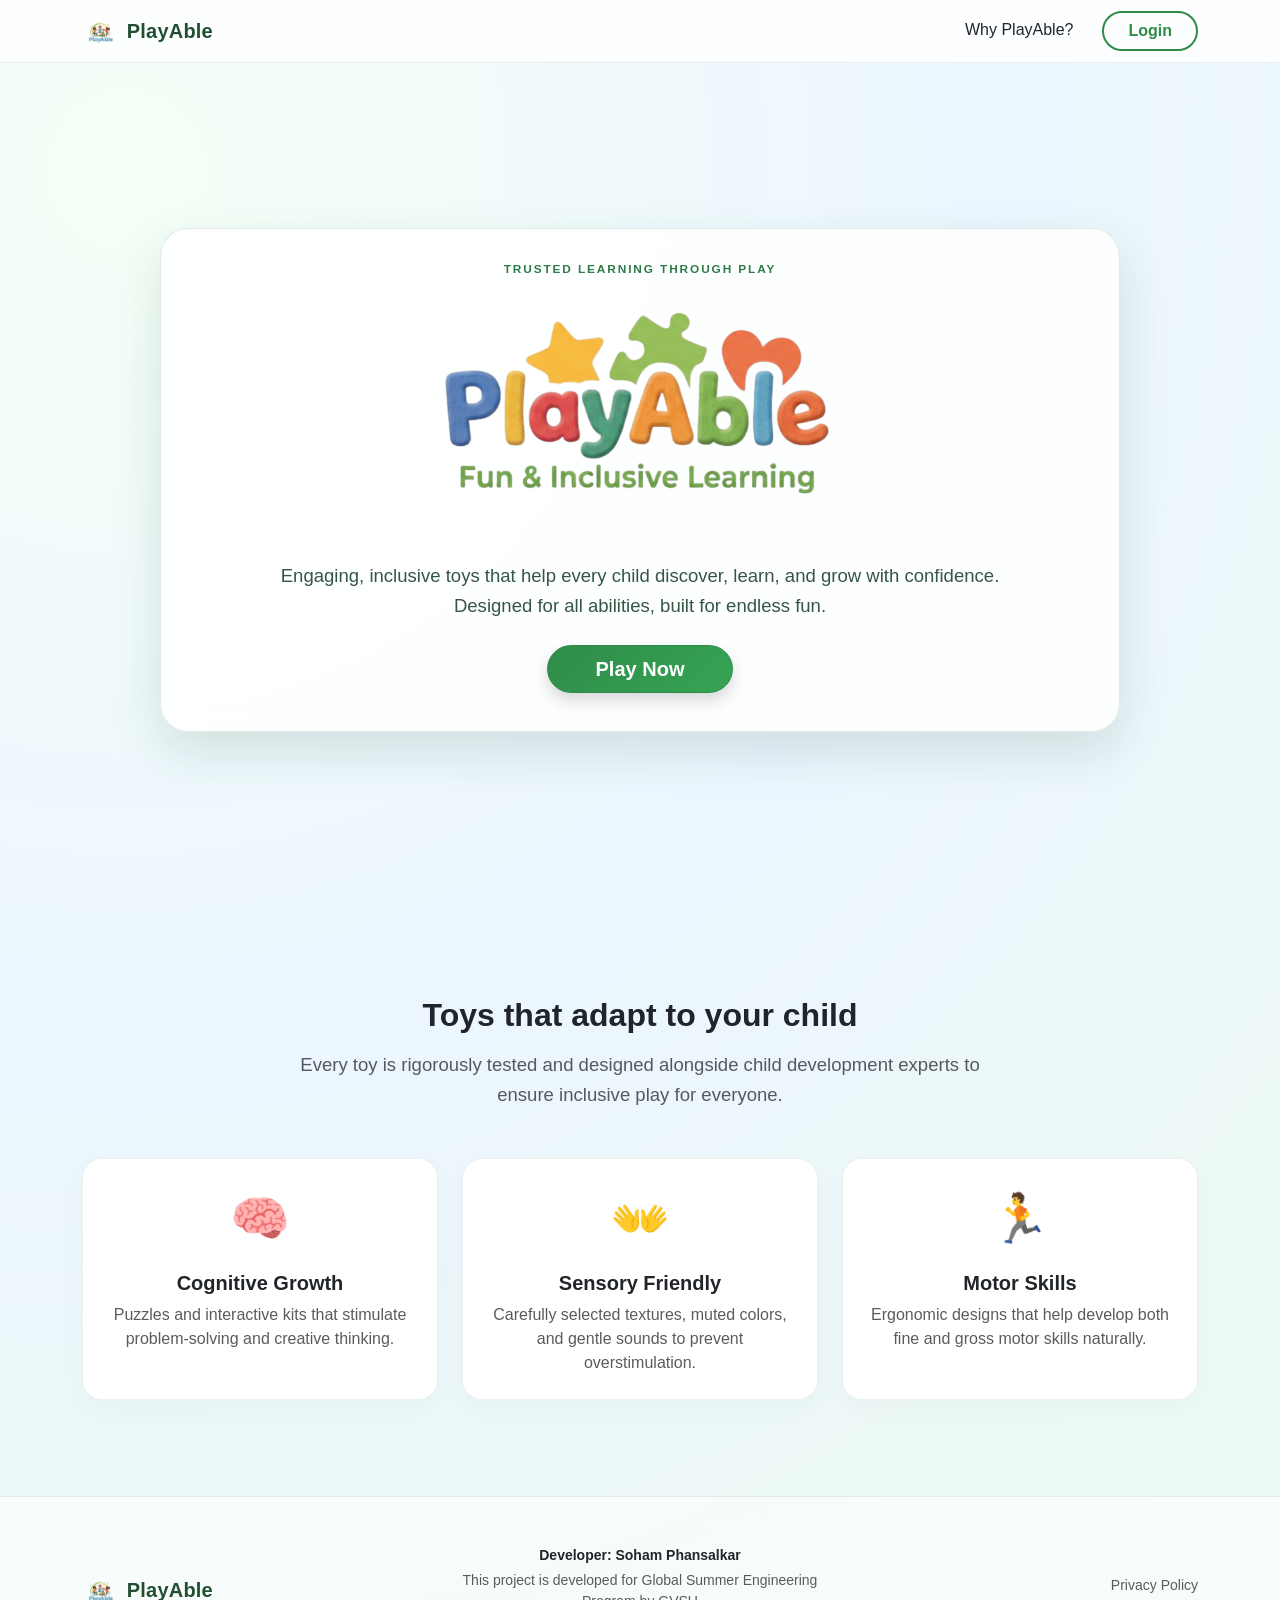
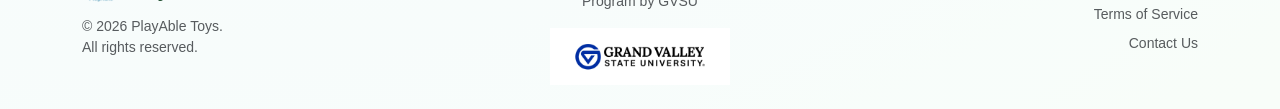
==== FrontEnd/Landing/index.html @ c5435d59 "Landing page" ====
<!doctype html>
<html lang="en">
  <head>
    <meta charset="utf-8" />
    <meta name="viewport" content="width=device-width, initial-scale=1" />
    <title>PlayAble</title>
    <link
      rel="icon"
      type="image/png"
      href="../../Media/Symbolic-logo-removebg.png"
    />
    <link
      href="https://cdn.jsdelivr.net/npm/bootstrap@5.3.3/dist/css/bootstrap.min.css"
      rel="stylesheet"
    />
    <link rel="stylesheet" href="style.css" />
  </head>
  <body class="landing-page">
    <!-- Navbar -->
    <nav class="navbar navbar-expand-lg nav-professional fixed-top">
      <div class="container">
        <a
          class="navbar-brand brand-lockup"
          href="#"
          aria-label="PlayAble Home"
        >
          <img
            src="../../Media/Symbolic-logo-removebg.png"
            alt="PlayAble symbol"
            class="brand-symbol"
          />
          <span class="brand-text">PlayAble</span>
        </a>
        <div class="ms-auto d-flex gap-3">
          <a
            href="#features"
            class="btn btn-link text-decoration-none text-dark fw-medium d-none d-md-block"
            >Why PlayAble?</a
          >
          <button
            type="button"
            class="btn btn-outline-success px-4 fw-semibold"
          >
            Login
          </button>
        </div>
      </div>
    </nav>

    <!-- Hero Section -->
    <main class="hero-section" id="home">
      <section class="hero-card text-center fade-in">
        <p class="hero-kicker mb-2">Trusted Learning Through Play</p>
        <img
          src="../../Media/Text-logo-removebg.png"
          alt="PlayAble Fun and Inclusive Learning"
          class="img-fluid logo-img floating-anim"
        />
        <p class="hero-copy mt-4 mb-4">
          Engaging, inclusive toys that help every child discover, learn, and
          grow with confidence. Designed for all abilities, built for endless
          fun.
        </p>
        <div>
          <button
            type="button"
            id="playNowBtn"
            class="btn btn-success btn-lg px-5 py-2 fw-semibold shadow"
          >
            Play Now
          </button>
        </div>
      </section>
    </main>

    <!-- Features Section -->
    <section class="features-section py-5" id="features">
      <div class="container py-5">
        <div class="text-center mb-5 fade-in">
          <h2 class="fw-bold text-dark mb-3">Toys that adapt to your child</h2>
          <p class="text-muted hero-copy">
            Every toy is rigorously tested and designed alongside child
            development experts to ensure inclusive play for everyone.
          </p>
        </div>

        <div class="row g-4">
          <div class="col-md-4 fade-in">
            <div class="feature-card text-center p-4 h-100">
              <div class="feature-icon mb-3">🧠</div>
              <h3 class="h5 fw-bold text-dark">Cognitive Growth</h3>
              <p class="text-muted mb-0">
                Puzzles and interactive kits that stimulate problem-solving and
                creative thinking.
              </p>
            </div>
          </div>
          <div class="col-md-4 fade-in">
            <div class="feature-card text-center p-4 h-100">
              <div class="feature-icon mb-3">👐</div>
              <h3 class="h5 fw-bold text-dark">Sensory Friendly</h3>
              <p class="text-muted mb-0">
                Carefully selected textures, muted colors, and gentle sounds to
                prevent overstimulation.
              </p>
            </div>
          </div>
          <div class="col-md-4 fade-in">
            <div class="feature-card text-center p-4 h-100">
              <div class="feature-icon mb-3">🏃</div>
              <h3 class="h5 fw-bold text-dark">Motor Skills</h3>
              <p class="text-muted mb-0">
                Ergonomic designs that help develop both fine and gross motor
                skills naturally.
              </p>
            </div>
          </div>
        </div>
      </div>
    </section>

    <!-- Footer -->
    <footer class="footer pt-5 pb-4">
      <div class="container">
        <div class="row align-items-center">
          <!-- Column 1: PlayAble Brand -->
          <div class="col-md-4 mb-4 mb-md-0 text-center text-md-start">
            <a class="navbar-brand brand-lockup mb-2" href="#">
              <img
                src="../../Media/Symbolic-logo-removebg.png"
                alt="PlayAble symbol"
                class="brand-symbol"
              />
              <span class="brand-text">PlayAble</span>
            </a>
            <p class="text-muted small mb-0">&copy; 2026 PlayAble Toys.</p>
            <p class="text-muted small mb-0">All rights reserved.</p>
          </div>

          <!-- Column 2: Developer & Program Info -->
          <div class="col-md-4 mb-4 mb-md-0 text-center">
            <p class="text-dark small mb-1 fw-bold">
              Developer: Soham Phansalkar
            </p>
            <p class="text-muted small mb-3">
              This project is developed for Global Summer Engineering Program by
              GVSU
            </p>
            <img
              src="../../Media/GVSU-logo.png"
              alt="Grand Valley State University Logo"
              class="gvsu-logo"
            />
          </div>

          <!-- Column 3: Links -->
          <div class="col-md-4 text-center text-md-end">
            <div
              class="d-flex flex-column gap-2 align-items-center align-items-md-end"
            >
              <a href="#" class="text-muted text-decoration-none small"
                >Privacy Policy</a
              >
              <a href="#" class="text-muted text-decoration-none small"
                >Terms of Service</a
              >
              <a href="#" class="text-muted text-decoration-none small"
                >Contact Us</a
              >
            </div>
          </div>
        </div>
      </div>
    </footer>

    <script src="https://cdn.jsdelivr.net/npm/bootstrap@5.3.3/dist/js/bootstrap.bundle.min.js"></script>
    <script src="script.js"></script>
  </body>
</html>
---- FrontEnd/Landing/style.css ----
body.landing-page {
  background: radial-gradient(
    circle at 10% 10%,
    #f5fff7 0%,
    #ecf6ff 45%,
    #eefbf1 100%
  );
  color: #173024;
  font-family: "Inter", "Segoe UI", Roboto, Helvetica, Arial, sans-serif;
  overflow-x: hidden;
}

/* Navbar */
.nav-professional {
  background: rgba(255, 255, 255, 0.82);
  backdrop-filter: blur(12px);
  border-bottom: 1px solid rgba(23, 48, 36, 0.08);
  transition: all 0.3s ease;
}

.brand-lockup {
  display: inline-flex;
  align-items: center;
  gap: 0.55rem;
  text-decoration: none;
}

.brand-symbol {
  width: 36px;
  height: 36px;
  object-fit: contain;
}

.brand-text {
  font-weight: 800;
  letter-spacing: 0.2px;
  font-size: 1.25rem;
  color: #214f31;
}

/* Hero Section */
.hero-section {
  min-height: 100vh;
  display: grid;
  place-items: center;
  padding: 6rem 1rem 2.25rem; /* Adjusted for fixed navbar */
}

.hero-card {
  width: min(960px, 100%);
  background: rgba(255, 255, 255, 0.88);
  border: 1px solid rgba(33, 79, 49, 0.12);
  border-radius: 28px;
  box-shadow: 0 20px 50px rgba(35, 78, 52, 0.14);
  padding: clamp(1.4rem, 2.5vw, 2.2rem) clamp(1rem, 3vw, 2.4rem)
    clamp(1.8rem, 3vw, 2.6rem);
  backdrop-filter: blur(8px);
}

.hero-kicker {
  text-transform: uppercase;
  letter-spacing: 0.16em;
  font-weight: 700;
  font-size: 0.74rem;
  color: #2f7a45;
}

.logo-img {
  width: min(90vw, 500px);
  max-height: 35vh;
  object-fit: contain;
}

.floating-anim {
  animation: float 6s ease-in-out infinite;
}

@keyframes float {
  0% {
    transform: translateY(0px);
  }
  50% {
    transform: translateY(-10px);
  }
  100% {
    transform: translateY(0px);
  }
}

.hero-copy {
  width: min(740px, 92%);
  margin-inline: auto;
  font-size: clamp(1rem, 1.45vw, 1.16rem);
  line-height: 1.6;
  color: #355645;
}

/* Buttons */
.btn-success {
  background: linear-gradient(135deg, #2f8c48 0%, #36a454 100%);
  border-color: #2f8c48;
  border-radius: 999px;
  transition:
    transform 0.2s ease,
    box-shadow 0.2s ease;
}

.btn-success:hover,
.btn-success:focus {
  background: linear-gradient(135deg, #26743b 0%, #2f8c48 100%);
  border-color: #26743b;
  transform: translateY(-2px);
  box-shadow: 0 8px 20px rgba(47, 140, 72, 0.3) !important;
}

.btn-outline-success {
  border-radius: 999px;
  border-width: 2px;
  color: #2f8c48;
  border-color: #2f8c48;
}

.btn-outline-success:hover {
  background-color: #2f8c48;
  color: #fff;
}

/* Features Section */
.feature-card {
  background: white;
  border-radius: 20px;
  border: 1px solid rgba(33, 79, 49, 0.08);
  box-shadow: 0 10px 30px rgba(0, 0, 0, 0.03);
  transition:
    transform 0.3s ease,
    box-shadow 0.3s ease;
}

.feature-card:hover {
  transform: translateY(-5px);
  box-shadow: 0 15px 40px rgba(35, 78, 52, 0.1);
}

.feature-icon {
  font-size: 3rem;
}

/* Footer & Logo additions */
.footer {
  background: rgba(255, 255, 255, 0.6);
  border-top: 1px solid rgba(23, 48, 36, 0.08);
}

.gvsu-logo {
  max-width: 180px;
  height: auto;
  object-fit: contain;
}

/* Animations */
.fade-in {
  opacity: 0;
  transform: translateY(20px);
  transition:
    opacity 0.8s ease-out,
    transform 0.8s ease-out;
}

.fade-in.visible {
  opacity: 1;
  transform: translateY(0);
}

@media (max-width: 576px) {
  .brand-symbol {
    width: 32px;
    height: 32px;
  }
  .brand-text {
    font-size: 1.08rem;
  }
}
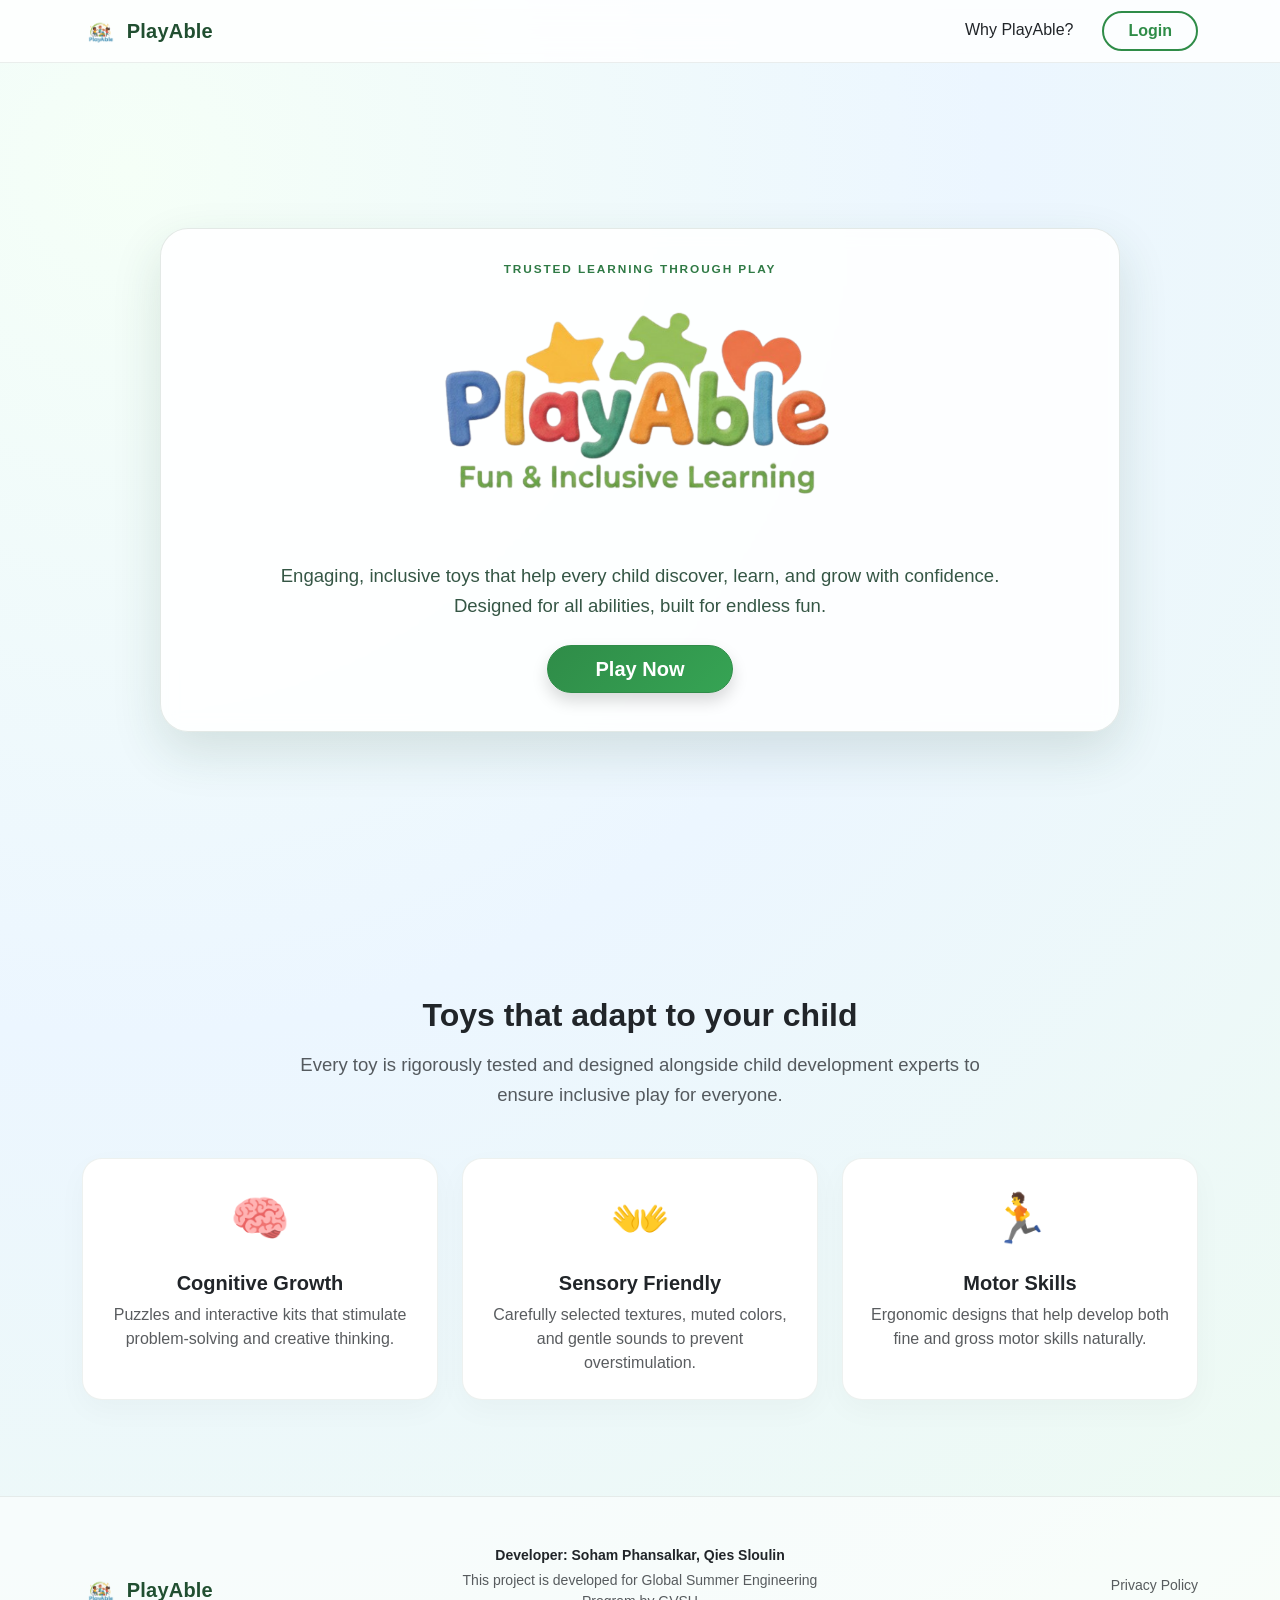
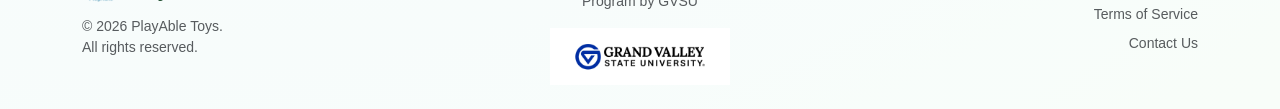
==== commit 5f8439e8: "Login and Signup" ====
--- a/FrontEnd/Landing/index.html
+++ b/FrontEnd/Landing/index.html
@@ -37,12 +37,14 @@
             class="btn btn-link text-decoration-none text-dark fw-medium d-none d-md-block"
             >Why PlayAble?</a
           >
-          <button
-            type="button"
-            class="btn btn-outline-success px-4 fw-semibold"
+          <a href="../Accounts/login.html"
+            ><button
+              type="button"
+              class="btn btn-outline-success px-4 fw-semibold"
+            >
+              Login
+            </button></a
           >
-            Login
-          </button>
         </div>
       </div>
     </nav>
@@ -62,13 +64,15 @@
           fun.
         </p>
         <div>
-          <button
-            type="button"
-            id="playNowBtn"
-            class="btn btn-success btn-lg px-5 py-2 fw-semibold shadow"
+          <a href="../Accounts/login.html">
+            <button
+              type="button"
+              id="playNowBtn"
+              class="btn btn-success btn-lg px-5 py-2 fw-semibold shadow"
+            >
+              Play Now
+            </button></a
           >
-            Play Now
-          </button>
         </div>
       </section>
     </main>
@@ -140,7 +144,7 @@
           <!-- Column 2: Developer & Program Info -->
           <div class="col-md-4 mb-4 mb-md-0 text-center">
             <p class="text-dark small mb-1 fw-bold">
-              Developer: Soham Phansalkar
+              Developer: Soham Phansalkar, Qies Sloulin
             </p>
             <p class="text-muted small mb-3">
               This project is developed for Global Summer Engineering Program by
